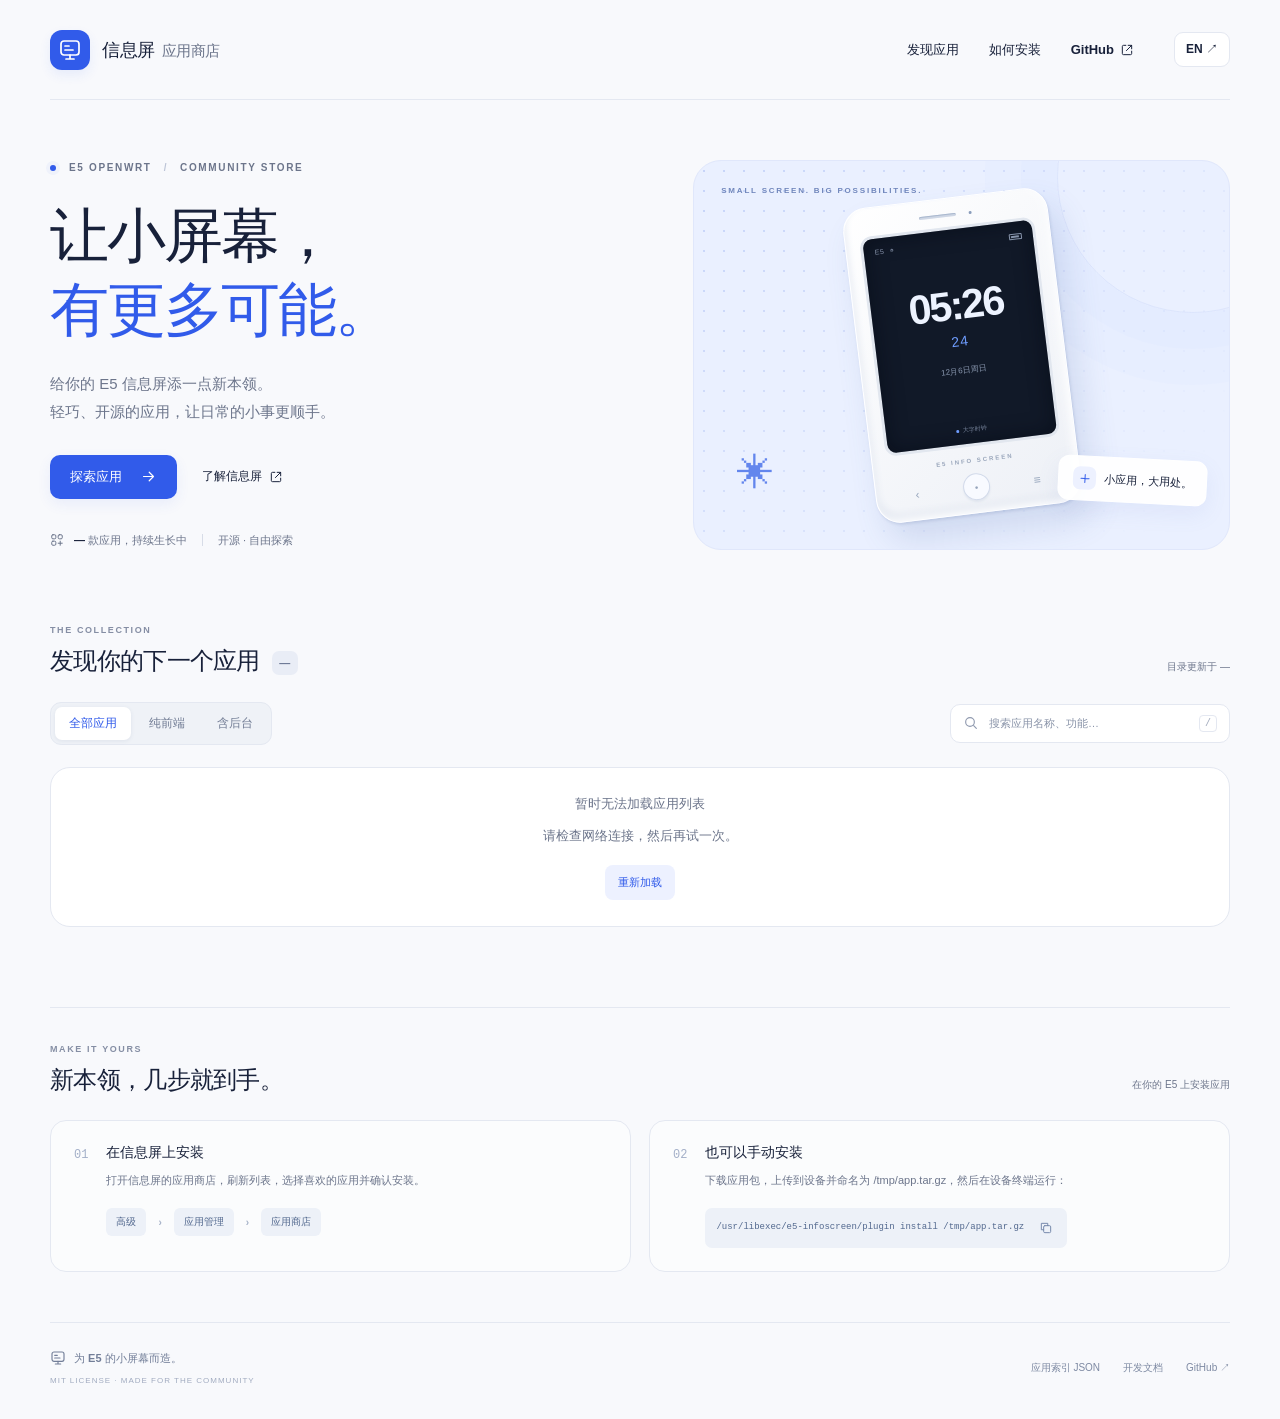
==== site/index.html @ d5038465 "Add bilingual responsive app storefront for GitHub Pages" ====
<!doctype html>
<html lang="zh-CN">
<head>
  <meta charset="utf-8">
  <meta name="viewport" content="width=device-width, initial-scale=1">
  <meta name="theme-color" content="#315bea">
  <meta name="description" content="发现、下载和安装荣悦 E5 OpenWrt 信息屏应用。Discover apps for your E5 OpenWrt info screen.">
  <title>信息屏应用商店 · Info screen apps</title>
  <link rel="icon" href="favicon.svg" type="image/svg+xml">
  <link rel="stylesheet" href="style.css">
  <script src="app.js" defer></script>
</head>
<body>
  <svg class="icon-sprite" xmlns="http://www.w3.org/2000/svg" aria-hidden="true">
    <symbol id="icon-screen" viewBox="0 0 24 24"><rect x="3" y="3" width="18" height="14" rx="3"/><path d="M8 21h8M12 17v4M7 8h4M7 12h8"/></symbol>
    <symbol id="icon-arrow" viewBox="0 0 24 24"><path d="M5 12h14m-6-6 6 6-6 6"/></symbol>
    <symbol id="icon-external" viewBox="0 0 24 24"><path d="M14 4h6v6M20 4l-9 9M10 4H6a2 2 0 0 0-2 2v12a2 2 0 0 0 2 2h12a2 2 0 0 0 2-2v-4"/></symbol>
    <symbol id="icon-search" viewBox="0 0 24 24"><circle cx="10.5" cy="10.5" r="6.5"/><path d="m16 16 4 4"/></symbol>
    <symbol id="icon-download" viewBox="0 0 24 24"><path d="M12 3v12m-5-5 5 5 5-5M5 16v4h14v-4"/></symbol>
    <symbol id="icon-clock" viewBox="0 0 24 24"><circle cx="12" cy="12" r="9"/><path d="M12 7v5l3 2"/></symbol>
    <symbol id="icon-phone" viewBox="0 0 24 24"><path d="m8 3 3 5-3 3c1 2 3 4 5 5l3-3 5 3-1 4c-1 3-8 0-12-4S1 5 4 4l4-1Z"/></symbol>
    <symbol id="icon-app" viewBox="0 0 24 24"><rect x="3" y="3" width="7" height="7" rx="2"/><rect x="14" y="3" width="7" height="7" rx="2"/><rect x="3" y="14" width="7" height="7" rx="2"/><path d="M14 17.5h7M17.5 14v7"/></symbol>
    <symbol id="icon-plus" viewBox="0 0 24 24"><path d="M12 5v14M5 12h14"/></symbol>
    <symbol id="icon-close" viewBox="0 0 24 24"><path d="m6 6 12 12M6 18 18 6"/></symbol>
    <symbol id="icon-copy" viewBox="0 0 24 24"><rect x="8" y="8" width="12" height="12" rx="2"/><path d="M15 8V4H4v11h4"/></symbol>
  </svg>
  <a class="skip-link" href="#apps" data-i18n="skip">跳转到应用列表</a>
  <header class="header wrap">
    <a class="brand" href="./" aria-label="信息屏应用商店 / Info screen apps">
      <span class="brand-mark"><svg class="icon"><use href="#icon-screen"/></svg></span>
      <span data-i18n="brand">信息屏<span class="brand-secondary">应用商店</span></span>
    </a>
    <nav class="navigation" aria-label="主导航 / Main navigation">
      <a href="#apps" data-i18n="navApps">发现应用</a>
      <a href="#install" data-i18n="navInstall">如何安装</a>
      <a class="repo-link" href="https://github.com/Enceka/infoscreen-plugins" target="_blank" rel="noopener noreferrer">GitHub <svg class="icon"><use href="#icon-external"/></svg></a>
    </nav>
    <button class="language-button" id="language" type="button" aria-label="Switch to English">EN <span aria-hidden="true">↗</span></button>
  </header>
  <main>
    <section class="hero wrap" aria-labelledby="hero-title">
      <div class="hero-copy">
        <p class="eyebrow"><span class="status-dot"></span>E5 OPENWRT <span class="eyebrow-divider">/</span> COMMUNITY STORE</p>
        <h1 id="hero-title"><span data-i18n="heroFirst">让小屏幕，</span><br><span class="accent" data-i18n="heroSecond">有更多可能。</span></h1>
        <p class="hero-description" data-i18n="heroDescription">给你的 E5 信息屏添一点新本领。<br>轻巧、开源的应用，让日常的小事更顺手。</p>
        <div class="hero-actions">
          <a class="button primary" href="#apps"><span data-i18n="browse">探索应用</span><svg class="icon"><use href="#icon-arrow"/></svg></a>
          <a class="text-link" href="https://github.com/Enceka/e5-infoscreen" target="_blank" rel="noopener noreferrer"><span data-i18n="about">了解信息屏</span><svg class="icon"><use href="#icon-external"/></svg></a>
        </div>
        <div class="hero-note"><span class="mini-apps"><svg class="icon"><use href="#icon-app"/></svg></span><span><strong id="hero-count">—</strong> <span data-i18n="availableApps">款应用，持续生长中</span></span><span class="note-divider"></span><span data-i18n="openSource">开源 · 自由探索</span></div>
      </div>
      <div class="hero-visual" aria-label="信息屏时钟预览 / Info screen clock preview">
        <div class="visual-grid"></div>
        <span class="visual-caption">SMALL SCREEN. BIG POSSIBILITIES.</span>
        <div class="device">
          <div class="device-top"><span class="device-speaker"></span><span class="device-light"></span></div>
          <div class="device-screen">
            <div class="screen-status"><span>E5 <span class="screen-wifi" aria-hidden="true">◔</span></span><span class="screen-battery" aria-hidden="true"></span></div>
            <div class="clock"><span id="clock-time">10:08</span><span id="clock-seconds">36</span></div>
            <p id="clock-date" class="clock-date"></p>
            <div class="screen-bottom"><span class="screen-dot"></span><span data-i18n="clockCaption">大字时钟</span></div>
          </div>
          <span class="device-label">E5 INFO SCREEN</span>
          <div class="device-controls" aria-hidden="true"><span>‹</span><span class="device-ok">●</span><span>≡</span></div>
        </div>
        <div class="visual-chip"><span class="chip-icon"><svg class="icon"><use href="#icon-plus"/></svg></span><span data-i18n="visualChip">小应用，大用处。</span></div>
        <span class="visual-orbit" aria-hidden="true">✳</span>
      </div>
    </section>
    <section class="catalog wrap" id="apps" aria-labelledby="apps-title">
      <div class="section-heading"><div><p class="section-kicker">THE COLLECTION</p><h2 id="apps-title"><span data-i18n="collection">发现你的下一个应用</span><span class="count-badge" id="app-count">—</span></h2></div><p class="updated"><span data-i18n="updated">目录更新于</span> <time id="updated">—</time></p></div>
      <div class="toolbar">
        <div class="filters" role="group" aria-label="应用类型 / App type">
          <button type="button" class="filter active" data-filter="all" aria-pressed="true" data-i18n="all">全部应用</button>
          <button type="button" class="filter" data-filter="frontend" aria-pressed="false" data-i18n="frontend">纯前端</button>
          <button type="button" class="filter" data-filter="backend" aria-pressed="false" data-i18n="backend">含后台</button>
        </div>
        <label class="search"><svg class="icon"><use href="#icon-search"/></svg><span class="sr-only" data-i18n="searchLabel">搜索应用</span><input id="search" type="search" placeholder="搜索应用名称、功能…" autocomplete="off" data-placeholder="searchPlaceholder"><kbd aria-hidden="true">/</kbd></label>
      </div>
      <p id="results-status" class="sr-only" role="status" aria-live="polite"></p>
      <div id="catalog-state" class="catalog-state" role="status"><span class="loading-dot"></span><span data-i18n="loading">正在加载应用…</span></div>
      <div class="app-grid" id="app-grid"></div>
      <noscript><p class="catalog-state">请启用 JavaScript 浏览应用，或 <a href="index.json">查看应用索引 / View the app index</a>。</p></noscript>
    </section>
    <section class="install-section wrap" id="install" aria-labelledby="install-title">
      <div class="section-heading"><div><p class="section-kicker">MAKE IT YOURS</p><h2 id="install-title" data-i18n="installTitle">新本领，几步就到手。</h2></div><span class="install-note" data-i18n="installNote">在你的 E5 上安装应用</span></div>
      <div class="install-grid">
        <article class="install-card"><span class="install-number">01</span><div><h3 data-i18n="onDevice">在信息屏上安装</h3><p data-i18n="onDeviceDescription">打开信息屏的应用商店，刷新列表，选择喜欢的应用并确认安装。</p><div class="device-path"><span data-i18n="settings">高级</span><span aria-hidden="true">›</span><span data-i18n="manage">应用管理</span><span aria-hidden="true">›</span><span data-i18n="store">应用商店</span></div></div></article>
        <article class="install-card"><span class="install-number">02</span><div><h3 data-i18n="manual">也可以手动安装</h3><p data-i18n="manualDescription">下载应用包，上传到设备并命名为 /tmp/app.tar.gz，然后在设备终端运行：</p><div class="code-line"><code>/usr/libexec/e5-infoscreen/plugin install /tmp/app.tar.gz</code><button class="copy-button" type="button" data-copy="/usr/libexec/e5-infoscreen/plugin install /tmp/app.tar.gz" aria-label="复制命令 / Copy command"><svg class="icon"><use href="#icon-copy"/></svg></button></div></div></article>
      </div>
    </section>
  </main>
  <footer class="footer wrap"><div><span class="footer-brand"><svg class="icon"><use href="#icon-screen"/></svg><span data-i18n="footer">为 E5 的小屏幕而造。</span></span><span class="footer-license">MIT LICENSE · MADE FOR THE COMMUNITY</span></div><div class="footer-links"><a href="index.json" data-i18n="jsonIndex">应用索引 JSON</a><a href="https://github.com/Enceka/e5-infoscreen/blob/main/docs/API.md" target="_blank" rel="noopener noreferrer" data-i18n="docs">开发文档</a><a href="https://github.com/Enceka/infoscreen-plugins" target="_blank" rel="noopener noreferrer">GitHub <span aria-hidden="true">↗</span></a></div></footer>
  <template id="app-template">
    <article class="app-card">
      <div class="card-top"><span class="app-icon"><svg class="icon"><use/></svg></span><span class="app-kind"></span></div>
      <div class="app-title"><h3></h3><span class="app-version"></span></div><p class="app-description"></p>
      <div class="app-meta"><span class="app-id"></span><span class="meta-dot">·</span><span class="app-size"></span><span class="meta-dot">·</span><span class="app-api"></span></div>
      <div class="card-actions"><button class="button app-details" type="button"><span data-i18n="view">查看应用</span><svg class="icon"><use href="#icon-arrow"/></svg></button><a class="download-link" download><svg class="icon"><use href="#icon-download"/></svg><span data-i18n="download">下载</span></a></div>
    </article>
  </template>
  <dialog id="details" aria-labelledby="detail-name">
    <div class="dialog-top"><span id="detail-icon" class="app-icon"><svg class="icon"><use/></svg></span><button id="close-details" class="close-button" type="button" aria-label="关闭 / Close" autofocus><svg class="icon"><use href="#icon-close"/></svg></button></div>
    <div class="app-title"><h2 id="detail-name"></h2><span id="detail-version" class="app-version"></span></div><p id="detail-description"></p>
    <dl class="detail-meta"><div><dt data-i18n="identifier">应用 ID</dt><dd id="detail-id"></dd></div><div><dt data-i18n="packageSize">应用包大小</dt><dd id="detail-size"></dd></div><div><dt data-i18n="requires">接口要求</dt><dd id="detail-api"></dd></div><div><dt data-i18n="appType">应用类型</dt><dd id="detail-kind"></dd></div></dl>
    <p class="backend-note" id="backend-note" data-i18n="backendNote" hidden>此应用包含以 root 运行的后台服务。</p>
    <div class="detail-install"><h3 data-i18n="onDevice">在信息屏上安装</h3><p data-i18n="detailInstall">前往「高级 → 应用管理 → 应用商店」，刷新后选择此应用并确认安装。</p></div>
    <details class="checksum"><summary data-i18n="checksum">校验信息 · SHA-256</summary><code id="detail-sha"></code></details>
    <div class="dialog-actions"><a id="detail-download" class="button primary" download><svg class="icon"><use href="#icon-download"/></svg><span data-i18n="downloadPackage">下载应用包</span></a><a id="detail-source" class="text-link" target="_blank" rel="noopener noreferrer"><span data-i18n="source">查看源码</span><svg class="icon"><use href="#icon-external"/></svg></a></div>
  </dialog>
  <div id="toast" class="toast" role="status" hidden></div>
</body>
</html>
---- site/style.css ----
:root {
  --bg:#f8f9fc;
  --surface:#fff;
  --ink:#18213a;
  --muted:#6c758b;
  --line:#e4e8f1;
  --blue:#315bea;
  --blue-dark:#2447c4;
  --blue-soft:#edf1ff;
  --radius:20px;
  font-family:Inter,-apple-system,BlinkMacSystemFont,"Segoe UI","PingFang SC","Microsoft YaHei",sans-serif;
  color:var(--ink);
  background:var(--bg);
  font-synthesis:none;
}

* {
  box-sizing:border-box;
}

html {
  scroll-behavior:smooth;
  scroll-padding-top:32px;
}

body {
  margin:0;
}

button,input {
  font:inherit;
}

button,a,input {
  -webkit-tap-highlight-color:transparent;
}

button {
  cursor:pointer;
}

a {
  color:inherit;
  text-decoration:none;
}

button {
  color:inherit;
}

svg.icon {
  width:20px;
  height:20px;
  fill:none;
  stroke:currentColor;
  stroke-width:1.7;
  stroke-linecap:round;
  stroke-linejoin:round;
  flex-shrink:0;
}

.icon-sprite {
  position:absolute;
  width:0;
  height:0;
  overflow:hidden;
}

.wrap {
  width:min(1180px,calc(100% - 80px));
  margin-inline:auto;
}

button:focus-visible,a:focus-visible,summary:focus-visible {
  outline:3px solid #7691ff;
  outline-offset:5px;
}

input:focus-visible {
  outline:0;
}

.sr-only {
  position:absolute;
  width:1px;
  height:1px;
  padding:0;
  margin:-1px;
  overflow:hidden;
  clip:rect(0,0,0,0);
  white-space:nowrap;
  border:0;
}

.skip-link {
  position:fixed;
  left:16px;
  top:-70px;
  z-index:20;
  padding:12px 20px;
  background:var(--ink);
  color:white;
  border-radius:10px;
}

.skip-link:focus {
  top:12px;
}

.header {
  height:100px;
  display:flex;
  align-items:center;
  gap:40px;
  border-bottom:1px solid var(--line);
}

.brand {
  display:flex;
  align-items:center;
  gap:12px;
  font-size:18px;
  font-weight:750;
  letter-spacing:-.5px;
}

.brand-mark {
  width:40px;
  height:40px;
  display:grid;
  place-items:center;
  border-radius:12px;
  color:white;
  background:var(--blue);
  box-shadow:0 5px 12px #315bea16;
}

.brand-mark .icon {
  width:24px;
  height:24px;
}

.brand-secondary {
  margin-left:7px;
  color:var(--muted);
  font-size:15px;
  font-weight:450;
}

.navigation {
  margin-left:auto;
  display:flex;
  align-items:center;
  gap:30px;
  font-size:13px;
  font-weight:550;
}

.navigation a {
  transition:color .15s;
}

.navigation a:hover,.text-link:hover,.footer a:hover {
  color:var(--blue);
}

.repo-link {
  display:flex;
  align-items:center;
  gap:6px;
}

.repo-link .icon {
  width:14px;
  height:14px;
}

.language-button {
  border:1px solid var(--line);
  border-radius:9px;
  padding:8px 11px;
  background:white;
  font-size:12px;
  font-weight:650;
  display:flex;
  gap:9px;
  align-items:center;
}

.language-button:hover {
  border-color:var(--blue);
}

.hero {
  display:grid;
  grid-template-columns:1.12fr 1fr;
  gap:42px;
  align-items:center;
  padding-top:60px;
  padding-bottom:66px;
}

.eyebrow {
  display:flex;
  align-items:center;
  gap:9px;
  font-size:10px;
  letter-spacing:1.65px;
  font-weight:650;
  color:var(--muted);
  margin:0 0 26px;
}

.status-dot {
  height:6px;
  width:6px;
  border-radius:50%;
  background:var(--blue);
  box-shadow:0 0 0 4px #315bea0b;
  margin-right:4px;
}

.eyebrow-divider {
  color:#bdc5d7;
  margin-inline:3px;
}

h1 {
  font-size:clamp(42px,4.6vw,62px);
  letter-spacing:-2px;
  font-weight:800;
  line-height:1.25;
  margin:0;
}

.accent {
  color:var(--blue);
}

.hero-description {
  color:var(--muted);
  font-size:15px;
  line-height:1.9;
  margin:23px 0 28px;
}

.hero-actions {
  display:flex;
  align-items:center;
  gap:25px;
}

.button {
  display:inline-flex;
  align-items:center;
  justify-content:center;
  gap:18px;
  border:0;
  border-radius:10px;
  padding:13px 20px;
  font-size:13px;
  font-weight:600;
  transition:background .15s,transform .15s;
}

.button:hover {
  transform:translateY(-1px);
}

.button.primary {
  background:var(--blue);
  color:white;
  box-shadow:0 5px 14px #315bea14;
}

.button.primary:hover {
  background:var(--blue-dark);
}

.button .icon {
  width:17px;
  height:17px;
}

.text-link {
  display:inline-flex;
  align-items:center;
  gap:7px;
  font-size:12px;
  font-weight:550;
}

.text-link .icon {
  width:14px;
  height:14px;
}

.hero-note {
  margin-top:34px;
  display:flex;
  gap:8px;
  align-items:center;
  font-size:11px;
  color:var(--muted);
}

.hero-note strong {
  color:var(--ink);
  font-weight:650;
}

.mini-apps {
  display:flex;
  margin-right:2px;
  color:var(--muted);
}

.mini-apps .icon {
  width:14px;
  height:14px;
}

.note-divider {
  height:12px;
  width:1px;
  background:#d7dce7;
  margin-inline:7px;
}

.hero-visual {
  position:relative;
  display:flex;
  align-items:center;
  justify-content:center;
  min-height:390px;
  background:#eaf0ff;
  border:1px solid #e0e7fb;
  border-radius:28px;
  isolation:isolate;
  overflow:hidden;
}

.visual-grid {
  position:absolute;
  inset:0;
  z-index:-1;
  background-image:radial-gradient(#8ca5ee60 1px,transparent 1px);
  background-size:20px 20px;
  mask-image:linear-gradient(130deg,black,transparent 90%);
}

.hero-visual:after {
  content:"";
  position:absolute;
  width:270px;
  height:270px;
  border:1px solid #a1b5ef30;
  border-radius:50%;
  right:-100px;
  top:-120px;
  box-shadow:0 0 0 36px #a1b5ef0b,0 0 0 72px #a1b5ef0b;
  z-index:-1;
}

.visual-caption {
  position:absolute;
  top:25px;
  left:27px;
  font-size:8px;
  letter-spacing:1.8px;
  color:#7086bc;
  font-weight:600;
}

.device {
  position:relative;
  width:206px;
  background:linear-gradient(140deg,#fff,#edf0f6);
  border:1px solid white;
  border-radius:24px;
  padding:15px 17px 12px;
  transform:rotate(-7deg);
  box-shadow:10px 20px 32px #4766a22a,1px 2px 3px #6277a433,inset -4px -3px 8px #fff,inset 0 -6px 8px #dde3ee;
  top:0;
}

.device-top {
  display:flex;
  justify-content:center;
  align-items:center;
  gap:13px;
  margin-bottom:13px;
}

.device-speaker {
  display:block;
  background:#d0d8e6;
  width:37px;
  height:3px;
  border-radius:5px;
  box-shadow:inset 0 1px 1px #a6b5cc;
}

.device-light {
  display:block;
  width:3px;
  height:3px;
  border-radius:50%;
  background:#8a9dbb;
}

.device-screen {
  background:#111928;
  border-radius:9px;
  color:#edf3ff;
  box-shadow:0 0 0 3px #e2e7ef,inset 0 0 20px #03081188;
  padding:10px 11px 9px;
  height:215px;
  display:flex;
  flex-direction:column;
  align-items:center;
}

.screen-status {
  display:flex;
  justify-content:space-between;
  width:100%;
  color:#8592a9;
  font-size:7px;
  letter-spacing:.5px;
}

.screen-wifi {
  margin-left:3px;
}

.screen-battery {
  width:13px;
  height:6px;
  border-radius:1px;
  border:1px solid #8592a9;
  position:relative;
  margin-top:2px;
}

.screen-battery:after {
  content:"";
  position:absolute;
  left:1px;
  top:1px;
  height:2px;
  width:8px;
  background:#8592a9;
}

.clock {
  margin-top:35px;
  display:flex;
  flex-direction:column;
  align-items:center;
  font-variant-numeric:tabular-nums;
}

.clock #clock-time {
  font-size:41px;
  font-weight:650;
  letter-spacing:-2px;
}

.clock #clock-seconds {
  color:#6f9dff;
  font-size:14px;
  margin-top:4px;
  letter-spacing:1px;
}

.clock-date {
  font-size:8px;
  color:#8c9ab2;
  margin:16px 0 0;
}

.screen-bottom {
  display:flex;
  align-items:center;
  gap:4px;
  margin-top:auto;
  font-size:6px;
  color:#75829a;
}

.screen-dot {
  width:3px;
  height:3px;
  background:#6f9dff;
  border-radius:50%;
}

.device-label {
  display:block;
  text-align:center;
  font-size:6px;
  color:#98a5ba;
  letter-spacing:2px;
  margin-top:14px;
  font-weight:650;
}

.device-controls {
  display:flex;
  align-items:center;
  justify-content:space-around;
  margin-top:10px;
  font-size:12px;
  color:#95a4bb;
}

.device-ok {
  width:27px;
  height:27px;
  border:1px solid #d2daea;
  border-radius:50%;
  display:grid;
  place-items:center;
  font-size:6px;
  background:#f8faff;
  box-shadow:0 2px 2px #e1e6ef;
}

.visual-chip {
  position:absolute;
  right:22px;
  bottom:46px;
  background:#fffffff5;
  display:flex;
  align-items:center;
  gap:8px;
  padding:10px 14px;
  border:1px solid #fff;
  border-radius:11px;
  box-shadow:0 8px 22px #6d86c719;
  transform:rotate(3deg);
  font-size:11px;
  font-weight:650;
}

.chip-icon {
  width:23px;
  height:23px;
  background:var(--blue-soft);
  color:var(--blue);
  border-radius:7px;
  display:grid;
  place-items:center;
}

.chip-icon .icon {
  width:14px;
  height:14px;
}

.visual-orbit {
  position:absolute;
  left:43px;
  bottom:54px;
  color:#6386ed;
  font-size:37px;
  font-weight:300;
}

.catalog {
  padding-top:9px;
  padding-bottom:62px;
}

.section-heading {
  display:flex;
  justify-content:space-between;
  align-items:flex-end;
  gap:20px;
  margin-bottom:24px;
}

.section-kicker {
  margin:0 0 9px;
  color:#858ea4;
  font-size:9px;
  font-weight:600;
  letter-spacing:1.6px;
}

h2 {
  font-size:24px;
  font-weight:700;
  letter-spacing:-.7px;
  margin:0;
  line-height:1.4;
}

.count-badge {
  display:inline-block;
  vertical-align:middle;
  font-size:11px;
  letter-spacing:0;
  line-height:24px;
  min-width:26px;
  text-align:center;
  padding-inline:7px;
  background:#e9edf6;
  color:#6b7895;
  border-radius:7px;
  margin-left:12px;
}

.updated {
  margin:0 0 4px;
  font-size:10px;
  color:var(--muted);
}

.toolbar {
  display:flex;
  justify-content:space-between;
  align-items:center;
  gap:20px;
  margin-bottom:22px;
}

.filters {
  display:flex;
  gap:4px;
  padding:4px;
  border:1px solid var(--line);
  background:#eff2f7;
  border-radius:11px;
}

.filter {
  border:0;
  background:transparent;
  border-radius:7px;
  padding:8px 14px;
  font-size:12px;
  color:#727d95;
  white-space:nowrap;
  transition:color .15s,background .15s;
}

.filter.active {
  color:var(--blue);
  background:white;
  font-weight:600;
  box-shadow:0 1px 4px #2b427316;
}

.filter:not(.active):hover {
  color:var(--ink);
}

.search {
  background:white;
  border:1px solid var(--line);
  border-radius:10px;
  display:flex;
  align-items:center;
  gap:8px;
  width:280px;
  padding:10px 12px;
  transition:border-color .15s;
}

.search:focus-within {
  border-color:var(--blue);
  box-shadow:0 0 0 3px #315bea0b;
}

.search .icon {
  width:16px;
  height:16px;
  color:#8f99ae;
}

.search input {
  min-width:0;
  width:100%;
  font-size:11px;
  border:0;
  background:transparent;
  color:var(--ink);
}

.search input::placeholder {
  color:#8a94a9;
}

.search kbd {
  border:1px solid var(--line);
  color:#a0a9bb;
  font-size:10px;
  line-height:15px;
  padding:0 5px;
  border-radius:4px;
}

.app-grid {
  display:grid;
  grid-template-columns:repeat(3,minmax(0,1fr));
  gap:18px;
}

.app-card {
  background:white;
  border:1px solid var(--line);
  border-radius:var(--radius);
  padding:25px;
  display:flex;
  flex-direction:column;
  transition:border-color .15s,box-shadow .15s,transform .15s;
  min-width:0;
}

.app-card:hover {
  border-color:#c5d0f4;
  box-shadow:0 8px 25px #18213a06;
  transform:translateY(-3px);
}

.card-top {
  display:flex;
  justify-content:space-between;
  align-items:flex-start;
  margin-bottom:20px;
}

.app-icon {
  width:48px;
  height:48px;
  background:#edf2ff;
  border-radius:14px;
  display:grid;
  place-items:center;
  color:#436cec;
  flex-shrink:0;
}

.app-icon .icon {
  height:26px;
  width:26px;
  stroke-width:1.65;
}

.app-icon.phone {
  background:#eaf7f1;
  color:#339776;
}

.app-kind {
  font-size:9px;
  color:#67848d;
  background:#f0f6f6;
  border:1px solid #e9f1f0;
  padding:4px 7px;
  border-radius:6px;
}

.app-kind.with-backend {
  color:#967245;
  background:#faf5eb;
  border-color:#f1e8d9;
}

.app-title {
  display:flex;
  align-items:center;
  gap:9px;
  min-width:0;
}

.app-title h3 {
  margin:0;
  font-size:18px;
  line-height:1.4;
  letter-spacing:-.4px;
  overflow-wrap:anywhere;
}

.app-version {
  font-size:10px;
  color:#98a1b4;
  flex-shrink:0;
  font-variant-numeric:tabular-nums;
}

.app-description {
  font-size:12px;
  line-height:1.8;
  color:var(--muted);
  margin:10px 0 20px;
  flex:1;
  overflow-wrap:anywhere;
}

.app-meta {
  display:flex;
  align-items:center;
  gap:7px;
  font-size:9px;
  color:#8b95aa;
  flex-wrap:wrap;
}

.app-id {
  font-family:ui-monospace,SFMono-Regular,Consolas,monospace;
}

.meta-dot {
  color:#c0c6d4;
}

.card-actions {
  display:flex;
  align-items:center;
  justify-content:space-between;
  gap:8px;
  border-top:1px solid #eef0f6;
  margin-top:20px;
  padding-top:17px;
}

.app-details {
  background:var(--blue-soft);
  color:var(--blue);
  padding:10px 13px;
  font-size:11px;
  gap:14px;
  border-radius:8px;
}

.app-details:hover {
  background:#e1e8ff;
}

.app-details .icon {
  width:14px;
  height:14px;
}

.download-link {
  display:flex;
  align-items:center;
  gap:4px;
  color:var(--muted);
  font-size:10px;
}

.download-link:hover {
  color:var(--blue);
}

.download-link .icon {
  width:14px;
  height:14px;
}

.contribute-card {
  border:1px dashed #cbd4ea;
  border-radius:var(--radius);
  padding:25px;
  display:flex;
  flex-direction:column;
  align-items:flex-start;
  background:#f3f5fb;
  min-height:260px;
}

.contribute-icon {
  width:42px;
  height:42px;
  display:grid;
  place-items:center;
  border-radius:12px;
  border:1px solid #d8dfef;
  color:#7e91ba;
  margin-bottom:19px;
}

.contribute-card h3 {
  font-size:17px;
  font-weight:600;
  line-height:1.6;
  margin:0 0 8px;
  letter-spacing:-.3px;
}

.contribute-card p {
  margin:0 0 24px;
  color:#7c88a3;
  font-size:11px;
  line-height:1.8;
}

.contribute-card a {
  margin-top:auto;
  font-size:11px;
  color:#5b75b6;
  display:flex;
  align-items:center;
  gap:8px;
  font-weight:600;
}

.contribute-card a:hover {
  color:var(--blue);
}

.contribute-card .icon {
  height:16px;
  width:16px;
}

.catalog-state {
  display:flex;
  align-items:center;
  justify-content:center;
  gap:10px;
  flex-direction:column;
  min-height:160px;
  text-align:center;
  padding:24px;
  color:var(--muted);
  font-size:13px;
  border:1px solid var(--line);
  border-radius:var(--radius);
  background:white;
  margin-bottom:18px;
}

.catalog-state p {
  margin:0;
  line-height:1.7;
}

.catalog-state .button {
  margin-top:8px;
}

.loading-dot {
  width:9px;
  height:9px;
  background:var(--blue);
  border-radius:50%;
  animation:pulse 1.2s infinite;
}

@keyframes pulse {
  50% {
    opacity:.3;
  }
}

[hidden] {
  display:none!important;
}

.install-section {
  padding:36px 0 50px;
  border-top:1px solid var(--line);
}

.install-note {
  font-size:10px;
  color:var(--muted);
  margin-bottom:4px;
}

.install-grid {
  display:grid;
  grid-template-columns:1fr 1fr;
  gap:18px;
}

.install-card {
  display:flex;
  align-items:flex-start;
  gap:18px;
  min-width:0;
  border:1px solid var(--line);
  border-radius:16px;
  padding:23px;
  background:#ffffff88;
}

.install-number {
  font-family:ui-monospace,SFMono-Regular,Consolas,monospace;
  font-size:12px;
  color:#a3afc8;
  margin-top:4px;
}

.install-card>div {
  min-width:0;
}

.install-card h3 {
  margin:0 0 8px;
  font-size:14px;
  font-weight:650;
}

.install-card p {
  margin:0 0 17px;
  font-size:11px;
  color:var(--muted);
  line-height:1.9;
}

.device-path {
  display:flex;
  align-items:center;
  flex-wrap:wrap;
  gap:12px;
  font-size:10px;
  font-weight:550;
}

.device-path span:not([aria-hidden]) {
  padding:7px 10px;
  background:#edf1f8;
  border-radius:6px;
  color:#52688e;
}

.device-path span[aria-hidden] {
  color:#a6b2c8;
}

.code-line {
  display:flex;
  align-items:center;
  gap:8px;
  background:#edf1f8;
  border-radius:7px;
  padding:10px 11px;
  color:#52688e;
}

.code-line code {
  font-size:9px;
  font-family:ui-monospace,SFMono-Regular,Consolas,monospace;
  line-height:1.7;
  overflow-wrap:anywhere;
  white-space:normal;
  flex:1;
  min-width:0;
}

.copy-button {
  border:0;
  background:transparent;
  color:#7688ac;
  padding:3px;
  display:flex;
}

.copy-button .icon {
  width:14px;
  height:14px;
}

.copy-button:hover {
  color:var(--blue);
}

.footer {
  border-top:1px solid var(--line);
  display:flex;
  justify-content:space-between;
  align-items:center;
  gap:24px;
  padding-block:27px 34px;
}

.footer-brand {
  display:flex;
  align-items:center;
  gap:8px;
  color:#727e98;
  font-size:11px;
  font-weight:550;
}

.footer-brand .icon {
  width:16px;
  height:16px;
}

.footer-license {
  display:block;
  font-size:8px;
  letter-spacing:1px;
  color:#a1abc0;
  margin-top:10px;
}

.footer-links {
  display:flex;
  gap:23px;
  font-size:10px;
  color:#7d89a2;
}

dialog {
  border:1px solid var(--line);
  border-radius:23px;
  background:white;
  color:var(--ink);
  width:min(510px,calc(100% - 32px));
  padding:30px;
  max-height:calc(100dvh - 40px);
  box-shadow:0 24px 100px #18213a33;
  overflow-y:auto;
}

dialog::backdrop {
  background:#111a3955;
  backdrop-filter:blur(5px);
}

.dialog-top {
  display:flex;
  justify-content:space-between;
  align-items:flex-start;
  margin-bottom:20px;
}

.close-button {
  display:grid;
  place-items:center;
  border:0;
  background:#f0f3f9;
  border-radius:9px;
  width:30px;
  height:30px;
  color:var(--muted);
}

.close-button .icon {
  width:17px;
  height:17px;
}

.close-button:hover {
  background:#e6ebf5;
}

#detail-description {
  font-size:13px;
  line-height:1.8;
  color:var(--muted);
  margin:12px 0 22px;
  overflow-wrap:anywhere;
}

.detail-meta {
  display:grid;
  grid-template-columns:1fr 1fr;
  gap:17px;
  margin:0;
  padding:20px;
  background:var(--bg);
  border-radius:12px;
}

.detail-meta dt {
  color:var(--muted);
  font-size:10px;
  margin-bottom:6px;
}

.detail-meta dd {
  margin:0;
  font-size:12px;
  overflow-wrap:anywhere;
}

.backend-note {
  font-size:11px;
  color:#967245;
  background:#faf5eb;
  border-radius:8px;
  padding:12px;
  line-height:1.7;
}

.detail-install {
  margin-top:23px;
}

.detail-install h3 {
  font-size:13px;
  margin:0 0 9px;
}

.detail-install p {
  font-size:12px;
  line-height:1.8;
  color:var(--muted);
  margin:0;
}

.checksum {
  margin-top:20px;
  font-size:10px;
  color:#8b95aa;
}

.checksum summary {
  cursor:pointer;
}

.checksum code {
  display:block;
  font-size:10px;
  line-height:1.8;
  margin-top:10px;
  overflow-wrap:anywhere;
}

.dialog-actions {
  display:flex;
  align-items:center;
  gap:22px;
  border-top:1px solid var(--line);
  padding-top:20px;
  margin-top:22px;
}

.toast {
  position:fixed;
  z-index:30;
  bottom:24px;
  left:50%;
  transform:translateX(-50%);
  background:var(--ink);
  color:white;
  border-radius:10px;
  padding:12px 20px;
  font-size:12px;
  max-width:calc(100% - 32px);
  text-align:center;
  box-shadow:0 5px 20px #18213a22;
}

@media(min-width:1450px) {
  .hero {
    gap:75px;
    padding-block:74px;
  }
  .hero-visual {
    min-height:420px;
  }
  .device {
    transform:rotate(-7deg) scale(1.06);
  }
}

@media(max-width:1000px) {
  .wrap {
    width:calc(100% - 56px);
  }
  .header {
    gap:24px;
  }
  .navigation {
    gap:20px;
  }
  .hero {
    gap:28px;
    padding-top:42px;
    padding-bottom:50px;
  }
  .hero-visual {
    min-height:350px;
  }
  .visual-chip {
    right:12px;
    bottom:30px;
    padding:9px 10px;
  }
  .visual-orbit {
    left:24px;
    bottom:45px;
  }
  .app-grid {
    grid-template-columns:repeat(2,minmax(0,1fr));
  }
  .hero-note {
    flex-wrap:wrap;
    font-size:10px;
  }
  .install-grid {
    gap:14px;
  }
  .install-card {
    padding:20px;
    gap:12px;
  }
  .section-heading h2 {
    font-size:22px;
  }
  .brand-secondary {
    font-size:13px;
  }
  .eyebrow {
    font-size:8px;
    letter-spacing:1px;
  }
  .hero-description {
    font-size:13px;
  }
  .hero-actions {
    gap:18px;
  }
  .visual-caption {
    font-size:7px;
    left:22px;
  }
  .install-grid {
    grid-template-columns:1fr;
  }
  .footer-links {
    gap:16px;
  }
}

@media(max-width:700px) {
  .wrap {
    width:calc(100% - 40px);
  }
  .header {
    height:78px;
    gap:12px;
  }
  .brand {
    font-size:16px;
    gap:10px;
  }
  .brand-mark {
    width:34px;
    height:34px;
    border-radius:10px;
  }
  .brand-mark .icon {
    width:21px;
    height:21px;
  }
  .brand-secondary {
    font-size:12px;
    margin-left:5px;
  }
  .navigation {
    gap:16px;
  }
  .navigation a:not(.repo-link) {
    display:none;
  }
  .repo-link {
    font-size:11px;
  }
  .language-button {
    font-size:10px;
    padding:7px 8px;
    gap:5px;
  }
  .hero {
    grid-template-columns:1fr;
    gap:32px;
    padding-top:35px;
    padding-bottom:42px;
  }
  .hero-copy {
    padding-inline:3px;
  }
  .eyebrow {
    margin-bottom:19px;
    font-size:8px;
    letter-spacing:1.4px;
  }
  h1 {
    font-size:46px;
    letter-spacing:-1.5px;
    line-height:1.23;
  }
  .hero-description {
    font-size:13px;
    margin:18px 0 23px;
  }
  .hero-actions .button {
    padding:12px 18px;
  }
  .hero-note {
    margin-top:25px;
    font-size:10px;
    gap:6px;
  }
  .hero-visual {
    min-height:305px;
    border-radius:22px;
  }
  .device {
    transform:rotate(-7deg) scale(.85);
    margin-block:-22px;
  }
  .visual-caption {
    top:21px;
    left:22px;
  }
  .visual-chip {
    right:20px;
    bottom:35px;
    font-size:10px;
  }
  .visual-orbit {
    left:33px;
    bottom:39px;
    font-size:31px;
  }
  .section-heading {
    align-items:flex-start;
    gap:12px;
    flex-wrap:wrap;
    margin-bottom:20px;
  }
  .section-heading h2 {
    font-size:21px;
  }
  .updated {
    font-size:9px;
    margin:0;
  }
  .section-kicker {
    font-size:8px;
  }
  .toolbar {
    flex-direction:column;
    align-items:stretch;
    gap:13px;
    margin-bottom:18px;
  }
  .filters {
    align-self:flex-start;
  }
  .filter {
    font-size:11px;
    padding:8px 12px;
  }
  .search {
    width:100%;
    padding:11px 12px;
  }
  .search input {
    font-size:12px;
  }
  .app-grid {
    grid-template-columns:1fr;
    gap:14px;
  }
  .app-card {
    padding:23px;
  }
  .card-top {
    margin-bottom:17px;
  }
  .app-description {
    font-size:12px;
    margin-bottom:19px;
  }
  .app-meta {
    font-size:10px;
  }
  .app-details {
    font-size:12px;
  }
  .download-link {
    font-size:11px;
  }
  .contribute-card {
    min-height:220px;
    padding:23px;
  }
  .contribute-card h3 {
    font-size:17px;
  }
  .contribute-card p {
    font-size:12px;
  }
  .contribute-card a {
    font-size:12px;
  }
  .catalog {
    padding-bottom:38px;
  }
  .install-section {
    padding-top:28px;
    padding-bottom:34px;
  }
  .install-note {
    display:none;
  }
  .install-card {
    padding:20px 16px;
    gap:12px;
  }
  .install-card p {
    font-size:11px;
  }
  .code-line code {
    font-size:9px;
  }
  .footer {
    align-items:flex-start;
    flex-direction:column;
    gap:22px;
    padding-block:25px 30px;
  }
  .footer-links {
    gap:22px;
    font-size:11px;
  }
  .footer-license {
    font-size:7px;
  }
  .dialog-actions {
    gap:16px;
    flex-wrap:wrap;
  }
  dialog {
    padding:25px;
  }
  .dialog-actions .button {
    padding:12px 16px;
    font-size:12px;
  }
}

@media(max-width:370px) {
  .wrap {
    width:calc(100% - 32px);
  }
  .brand-secondary {
    display:none;
  }
  h1 {
    font-size:40px;
  }
  .hero-note {
    font-size:9px;
  }
  .note-divider {
    margin-inline:4px;
  }
  .visual-chip {
    right:11px;
  }
  .visual-orbit {
    left:21px;
  }
  .eyebrow {
    letter-spacing:1px;
  }
  .device-path {
    gap:7px;
  }
}

@media(prefers-reduced-motion:reduce) {
  html {
    scroll-behavior:auto;
  }
  *,*:before,*:after {
    animation:none!important;
    transition:none!important;
  }
  .button:hover,.app-card:hover {
    transform:none;
  }
}

.app-grid.compact {
  grid-template-columns:repeat(2,minmax(0,1fr));
}

@media(max-width:700px) {
  .app-grid.compact {
    grid-template-columns:1fr;
  }
}
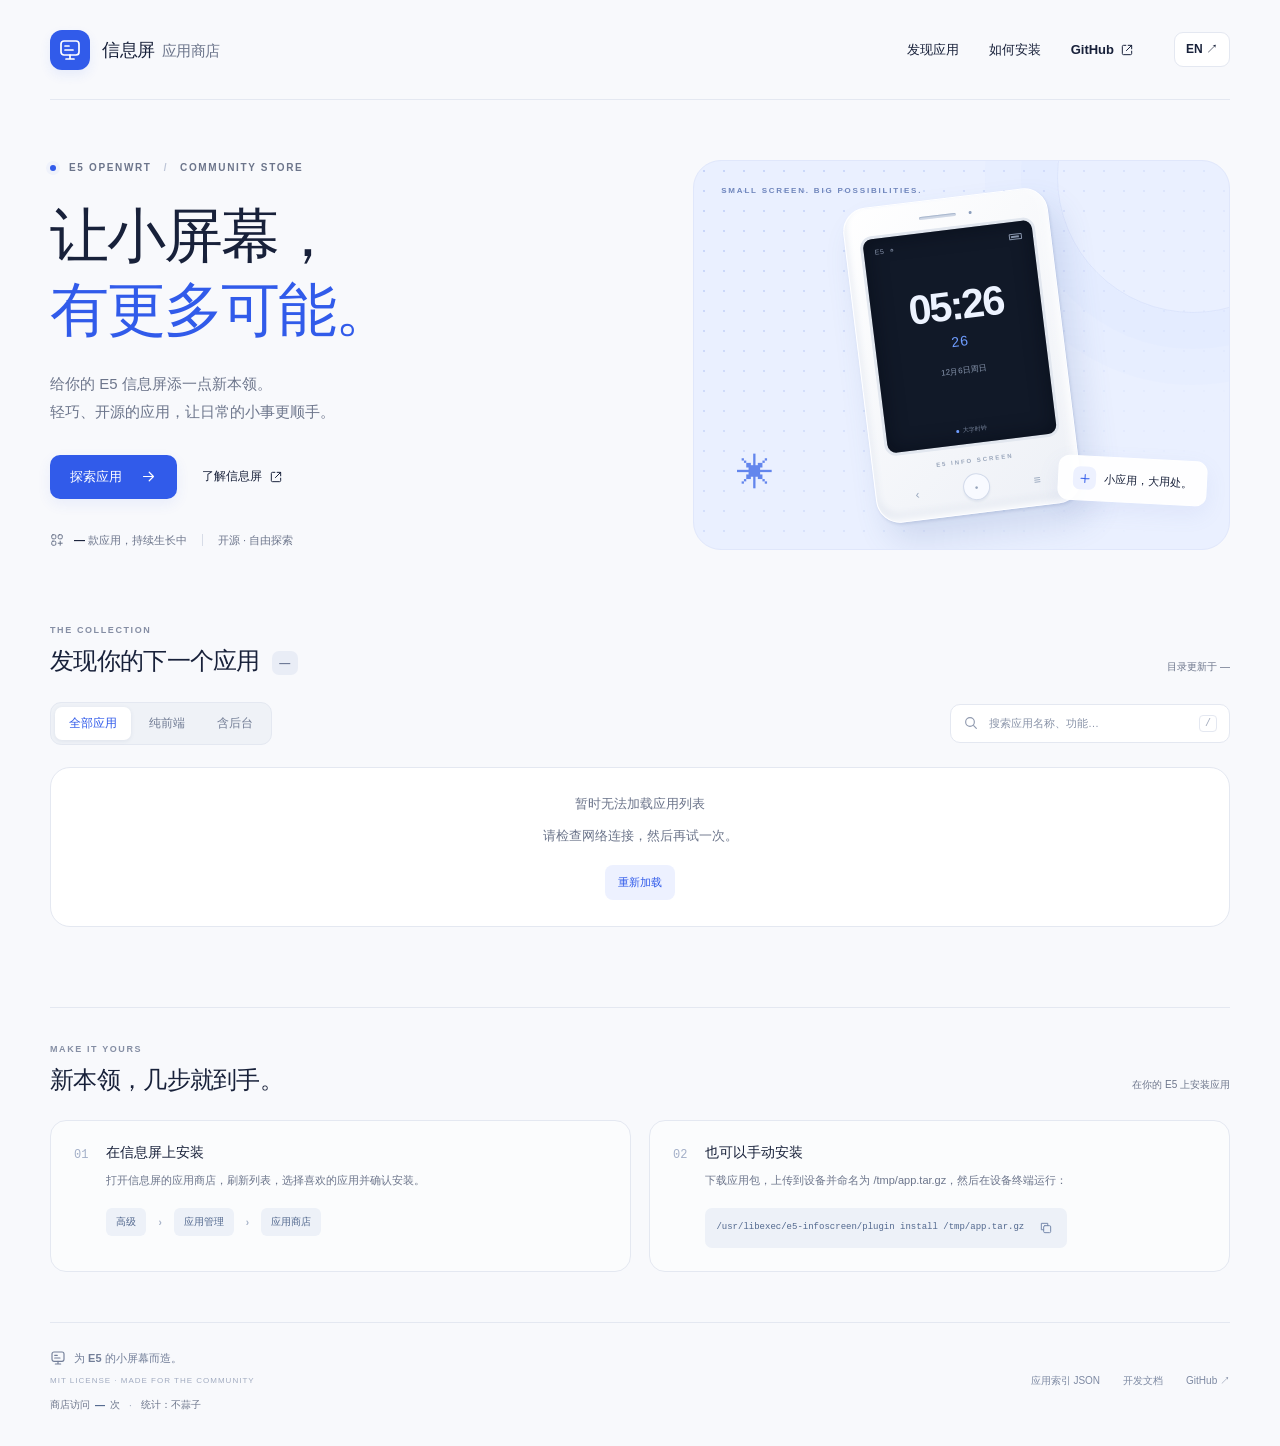
==== commit 6aa99c39: "Track storefront views and per-app download clicks" ====
--- a/site/index.html
+++ b/site/index.html
@@ -5,9 +5,11 @@
   <meta name="viewport" content="width=device-width, initial-scale=1">
   <meta name="theme-color" content="#315bea">
   <meta name="description" content="发现、下载和安装荣悦 E5 OpenWrt 信息屏应用。Discover apps for your E5 OpenWrt info screen.">
+  <meta name="store-url" content="__STORE_BASE_URL__/">
   <title>信息屏应用商店 · Info screen apps</title>
   <link rel="icon" href="favicon.svg" type="image/svg+xml">
   <link rel="stylesheet" href="style.css">
+  <script src="statistics.js" defer></script>
   <script src="app.js" defer></script>
 </head>
 <body>
@@ -90,19 +92,20 @@
       </div>
     </section>
   </main>
-  <footer class="footer wrap"><div><span class="footer-brand"><svg class="icon"><use href="#icon-screen"/></svg><span data-i18n="footer">为 E5 的小屏幕而造。</span></span><span class="footer-license">MIT LICENSE · MADE FOR THE COMMUNITY</span></div><div class="footer-links"><a href="index.json" data-i18n="jsonIndex">应用索引 JSON</a><a href="https://github.com/Enceka/e5-infoscreen/blob/main/docs/API.md" target="_blank" rel="noopener noreferrer" data-i18n="docs">开发文档</a><a href="https://github.com/Enceka/infoscreen-plugins" target="_blank" rel="noopener noreferrer">GitHub <span aria-hidden="true">↗</span></a></div></footer>
+  <footer class="footer wrap"><div><span class="footer-brand"><svg class="icon"><use href="#icon-screen"/></svg><span data-i18n="footer">为 E5 的小屏幕而造。</span></span><span class="footer-license">MIT LICENSE · MADE FOR THE COMMUNITY</span><p class="visit-stat"><span data-i18n="pageViews">商店访问</span> <strong id="visit-count" data-stat-key="visits">—</strong> <span data-i18n="times">次</span><span class="stat-divider">·</span><a href="https://github.com/soxft/busuanzi" target="_blank" rel="noopener noreferrer" data-i18n="statisticsProvider">统计：不蒜子</a></p></div><div class="footer-links"><a href="index.json" data-i18n="jsonIndex">应用索引 JSON</a><a href="https://github.com/Enceka/e5-infoscreen/blob/main/docs/API.md" target="_blank" rel="noopener noreferrer" data-i18n="docs">开发文档</a><a href="https://github.com/Enceka/infoscreen-plugins" target="_blank" rel="noopener noreferrer">GitHub <span aria-hidden="true">↗</span></a></div></footer>
   <template id="app-template">
     <article class="app-card">
       <div class="card-top"><span class="app-icon"><svg class="icon"><use/></svg></span><span class="app-kind"></span></div>
       <div class="app-title"><h3></h3><span class="app-version"></span></div><p class="app-description"></p>
       <div class="app-meta"><span class="app-id"></span><span class="meta-dot">·</span><span class="app-size"></span><span class="meta-dot">·</span><span class="app-api"></span></div>
+      <div class="app-stat"><svg class="icon"><use href="#icon-download"/></svg><span class="download-count">—</span><span data-i18n="downloadClicksUnit">次下载点击</span></div>
       <div class="card-actions"><button class="button app-details" type="button"><span data-i18n="view">查看应用</span><svg class="icon"><use href="#icon-arrow"/></svg></button><a class="download-link" download><svg class="icon"><use href="#icon-download"/></svg><span data-i18n="download">下载</span></a></div>
     </article>
   </template>
   <dialog id="details" aria-labelledby="detail-name">
     <div class="dialog-top"><span id="detail-icon" class="app-icon"><svg class="icon"><use/></svg></span><button id="close-details" class="close-button" type="button" aria-label="关闭 / Close" autofocus><svg class="icon"><use href="#icon-close"/></svg></button></div>
     <div class="app-title"><h2 id="detail-name"></h2><span id="detail-version" class="app-version"></span></div><p id="detail-description"></p>
-    <dl class="detail-meta"><div><dt data-i18n="identifier">应用 ID</dt><dd id="detail-id"></dd></div><div><dt data-i18n="packageSize">应用包大小</dt><dd id="detail-size"></dd></div><div><dt data-i18n="requires">接口要求</dt><dd id="detail-api"></dd></div><div><dt data-i18n="appType">应用类型</dt><dd id="detail-kind"></dd></div></dl>
+    <dl class="detail-meta"><div><dt data-i18n="identifier">应用 ID</dt><dd id="detail-id"></dd></div><div><dt data-i18n="packageSize">应用包大小</dt><dd id="detail-size"></dd></div><div><dt data-i18n="requires">接口要求</dt><dd id="detail-api"></dd></div><div><dt data-i18n="appType">应用类型</dt><dd id="detail-kind"></dd></div><div><dt data-i18n="downloadClicks">网页下载点击</dt><dd id="detail-download-count">—</dd></div></dl>
     <p class="backend-note" id="backend-note" data-i18n="backendNote" hidden>此应用包含以 root 运行的后台服务。</p>
     <div class="detail-install"><h3 data-i18n="onDevice">在信息屏上安装</h3><p data-i18n="detailInstall">前往「高级 → 应用管理 → 应用商店」，刷新后选择此应用并确认安装。</p></div>
     <details class="checksum"><summary data-i18n="checksum">校验信息 · SHA-256</summary><code id="detail-sha"></code></details>
--- a/site/style.css
+++ b/site/style.css
@@ -1590,6 +1590,45 @@
   grid-template-columns:repeat(2,minmax(0,1fr));
 }
 
+.app-stat {
+  display:flex;
+  align-items:center;
+  gap:5px;
+  margin-top:12px;
+  color:var(--muted);
+  font-size:10px;
+}
+
+.app-stat .icon {
+  width:13px;
+  height:13px;
+  color:#93a0bc;
+}
+
+.download-count, #visit-count, #detail-download-count {
+  font-variant-numeric:tabular-nums;
+}
+
+.visit-stat {
+  display:flex;
+  align-items:center;
+  flex-wrap:wrap;
+  gap:5px;
+  margin:13px 0 0;
+  font-size:10px;
+  color:var(--muted);
+}
+
+.visit-stat strong {
+  font-weight:600;
+  color:#52688e;
+}
+
+.stat-divider {
+  color:#a1abc0;
+  margin-inline:4px;
+}
+
 @media(max-width:700px) {
   .app-grid.compact {
     grid-template-columns:1fr;
